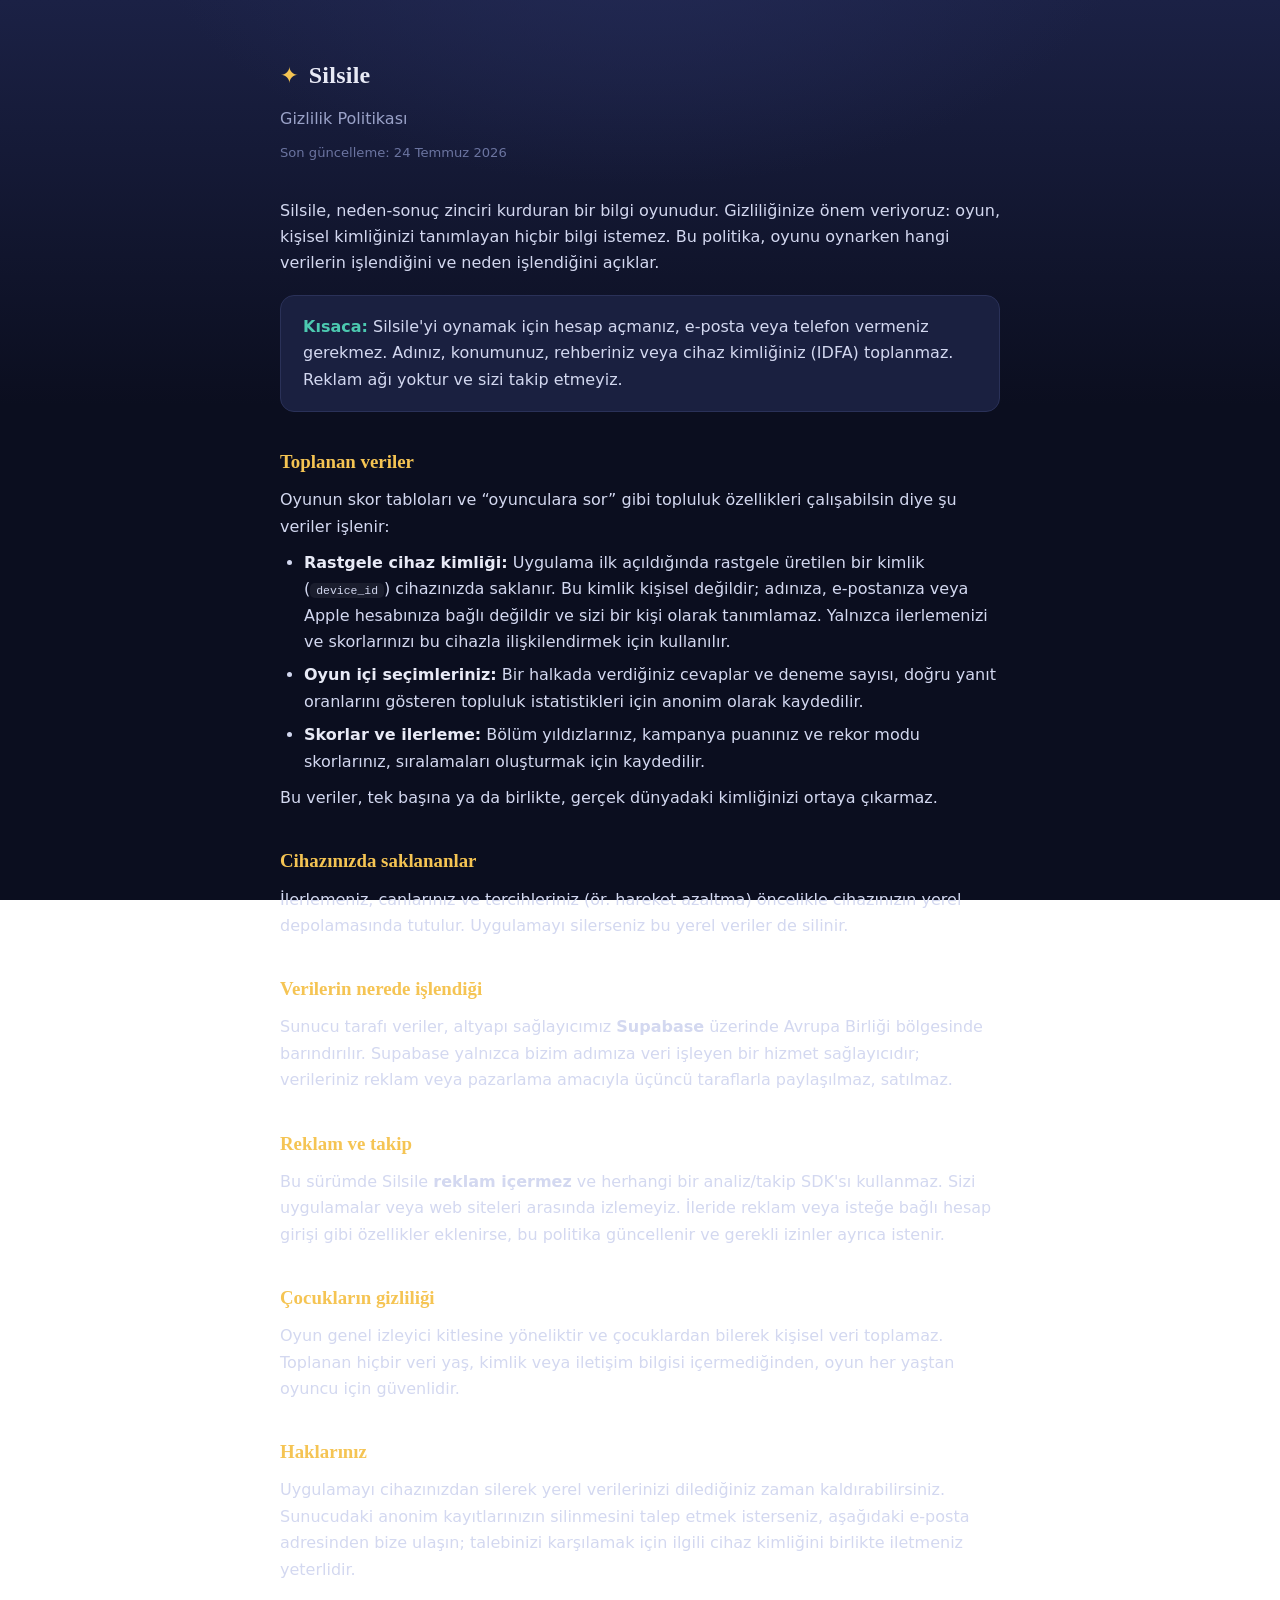
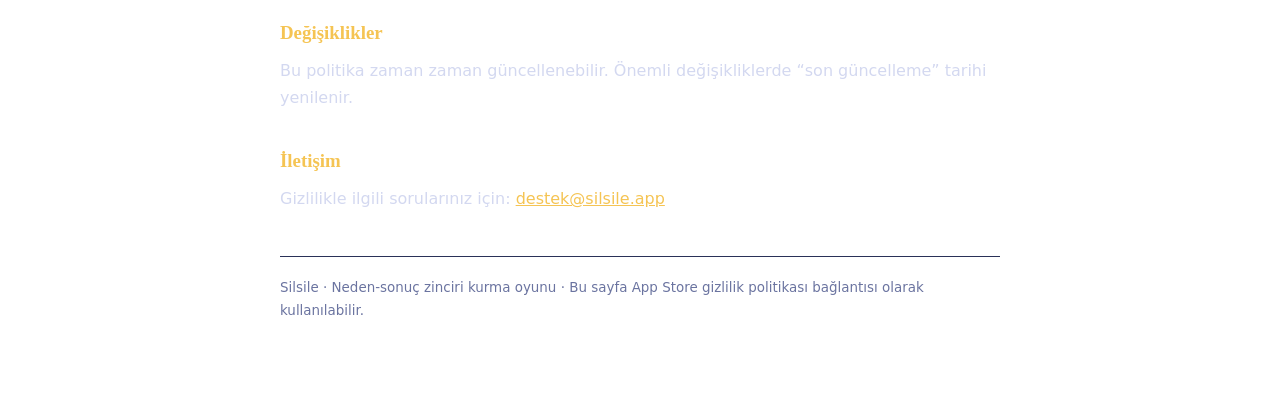
==== index.html @ f110fcde "Silsile privacy policy" ====
<!doctype html>
<html lang="tr">
<head>
<meta charset="utf-8">
<meta name="viewport" content="width=device-width, initial-scale=1">
<title>Silsile — Gizlilik Politikası</title>
<style>
  :root {
    --night-deep: #0b0e1f; --night-top: #1b2145; --surface: #1a2040;
    --line: #2a3158; --text: #e8eaf6; --muted: #9aa2c8; --dim: #6b74a0;
    --star: #f5c453; --ok: #4cc9b0;
    --serif: Georgia, "Times New Roman", serif;
    --sans: system-ui, -apple-system, "Segoe UI", Roboto, sans-serif;
  }
  * { box-sizing: border-box; margin: 0; }
  body {
    color: var(--text); font-family: var(--sans); line-height: 1.65;
    background:
      radial-gradient(900px 500px at 50% -10%, #232a55 0%, transparent 55%),
      linear-gradient(180deg, var(--night-top), var(--night-deep) 45%);
    background-attachment: fixed; min-height: 100vh; padding: 0 20px;
  }
  main { max-width: 720px; margin: 0 auto; padding: 56px 0 90px; }
  .brand { display: flex; align-items: center; gap: 10px; margin-bottom: 8px; }
  .brand .mark { color: var(--star); font-size: 1.4rem; }
  .brand h1 { font-family: var(--serif); font-weight: 700; font-size: 1.5rem; letter-spacing: .01em; }
  .lede { color: var(--muted); font-size: 1rem; margin-bottom: 8px; }
  .updated { color: var(--dim); font-size: .82rem; margin-bottom: 34px; }
  h2 { font-family: var(--serif); font-size: 1.18rem; font-weight: 700; color: var(--star);
       margin: 34px 0 10px; }
  p { margin: 10px 0; color: #d3d8f0; }
  ul { margin: 10px 0 10px 4px; padding-left: 20px; }
  li { margin: 7px 0; color: #d3d8f0; }
  li b { color: var(--text); }
  .card { background: var(--surface); border: 1px solid var(--line); border-radius: 14px;
          padding: 18px 22px; margin: 18px 0; }
  .card p:first-child { margin-top: 0; } .card p:last-child { margin-bottom: 0; }
  strong.good { color: var(--ok); }
  a { color: var(--star); }
  footer { margin-top: 44px; padding-top: 20px; border-top: 1px solid var(--line);
           color: var(--dim); font-size: .84rem; }
  code { background: #ffffff10; padding: 1px 6px; border-radius: 5px; font-size: .88em; }
</style>
</head>
<body>
<main>
  <div class="brand"><span class="mark">✦</span><h1>Silsile</h1></div>
  <p class="lede">Gizlilik Politikası</p>
  <p class="updated">Son güncelleme: 24 Temmuz 2026</p>

  <p>Silsile, neden-sonuç zinciri kurduran bir bilgi oyunudur. Gizliliğinize
     önem veriyoruz: oyun, kişisel kimliğinizi tanımlayan hiçbir bilgi istemez.
     Bu politika, oyunu oynarken hangi verilerin işlendiğini ve neden
     işlendiğini açıklar.</p>

  <div class="card">
    <p><strong class="good">Kısaca:</strong> Silsile'yi oynamak için hesap
       açmanız, e-posta veya telefon vermeniz gerekmez. Adınız, konumunuz,
       rehberiniz veya cihaz kimliğiniz (IDFA) toplanmaz. Reklam ağı yoktur ve
       sizi takip etmeyiz.</p>
  </div>

  <h2>Toplanan veriler</h2>
  <p>Oyunun skor tabloları ve “oyunculara sor” gibi topluluk özellikleri
     çalışabilsin diye şu veriler işlenir:</p>
  <ul>
    <li><b>Rastgele cihaz kimliği:</b> Uygulama ilk açıldığında rastgele
        üretilen bir kimlik (<code>device_id</code>) cihazınızda saklanır. Bu
        kimlik kişisel değildir; adınıza, e-postanıza veya Apple hesabınıza
        bağlı değildir ve sizi bir kişi olarak tanımlamaz. Yalnızca
        ilerlemenizi ve skorlarınızı bu cihazla ilişkilendirmek için kullanılır.</li>
    <li><b>Oyun içi seçimleriniz:</b> Bir halkada verdiğiniz cevaplar ve deneme
        sayısı, doğru yanıt oranlarını gösteren topluluk istatistikleri için
        anonim olarak kaydedilir.</li>
    <li><b>Skorlar ve ilerleme:</b> Bölüm yıldızlarınız, kampanya puanınız ve
        rekor modu skorlarınız, sıralamaları oluşturmak için kaydedilir.</li>
  </ul>
  <p>Bu veriler, tek başına ya da birlikte, gerçek dünyadaki kimliğinizi
     ortaya çıkarmaz.</p>

  <h2>Cihazınızda saklananlar</h2>
  <p>İlerlemeniz, canlarınız ve tercihleriniz (ör. hareket azaltma) öncelikle
     cihazınızın yerel depolamasında tutulur. Uygulamayı silerseniz bu yerel
     veriler de silinir.</p>

  <h2>Verilerin nerede işlendiği</h2>
  <p>Sunucu tarafı veriler, altyapı sağlayıcımız <b>Supabase</b> üzerinde
     Avrupa Birliği bölgesinde barındırılır. Supabase yalnızca bizim adımıza
     veri işleyen bir hizmet sağlayıcıdır; verileriniz reklam veya pazarlama
     amacıyla üçüncü taraflarla paylaşılmaz, satılmaz.</p>

  <h2>Reklam ve takip</h2>
  <p>Bu sürümde Silsile <b>reklam içermez</b> ve herhangi bir analiz/takip
     SDK'sı kullanmaz. Sizi uygulamalar veya web siteleri arasında izlemeyiz.
     İleride reklam veya isteğe bağlı hesap girişi gibi özellikler eklenirse,
     bu politika güncellenir ve gerekli izinler ayrıca istenir.</p>

  <h2>Çocukların gizliliği</h2>
  <p>Oyun genel izleyici kitlesine yöneliktir ve çocuklardan bilerek kişisel
     veri toplamaz. Toplanan hiçbir veri yaş, kimlik veya iletişim bilgisi
     içermediğinden, oyun her yaştan oyuncu için güvenlidir.</p>

  <h2>Haklarınız</h2>
  <p>Uygulamayı cihazınızdan silerek yerel verilerinizi dilediğiniz zaman
     kaldırabilirsiniz. Sunucudaki anonim kayıtlarınızın silinmesini talep
     etmek isterseniz, aşağıdaki e-posta adresinden bize ulaşın; talebinizi
     karşılamak için ilgili cihaz kimliğini birlikte iletmeniz yeterlidir.</p>

  <h2>Değişiklikler</h2>
  <p>Bu politika zaman zaman güncellenebilir. Önemli değişikliklerde “son
     güncelleme” tarihi yenilenir.</p>

  <h2>İletişim</h2>
  <p>Gizlilikle ilgili sorularınız için: <a href="mailto:destek@silsile.app">destek@silsile.app</a></p>

  <footer>
    Silsile · Neden-sonuç zinciri kurma oyunu · Bu sayfa App Store gizlilik
    politikası bağlantısı olarak kullanılabilir.
  </footer>
</main>
</body>
</html>
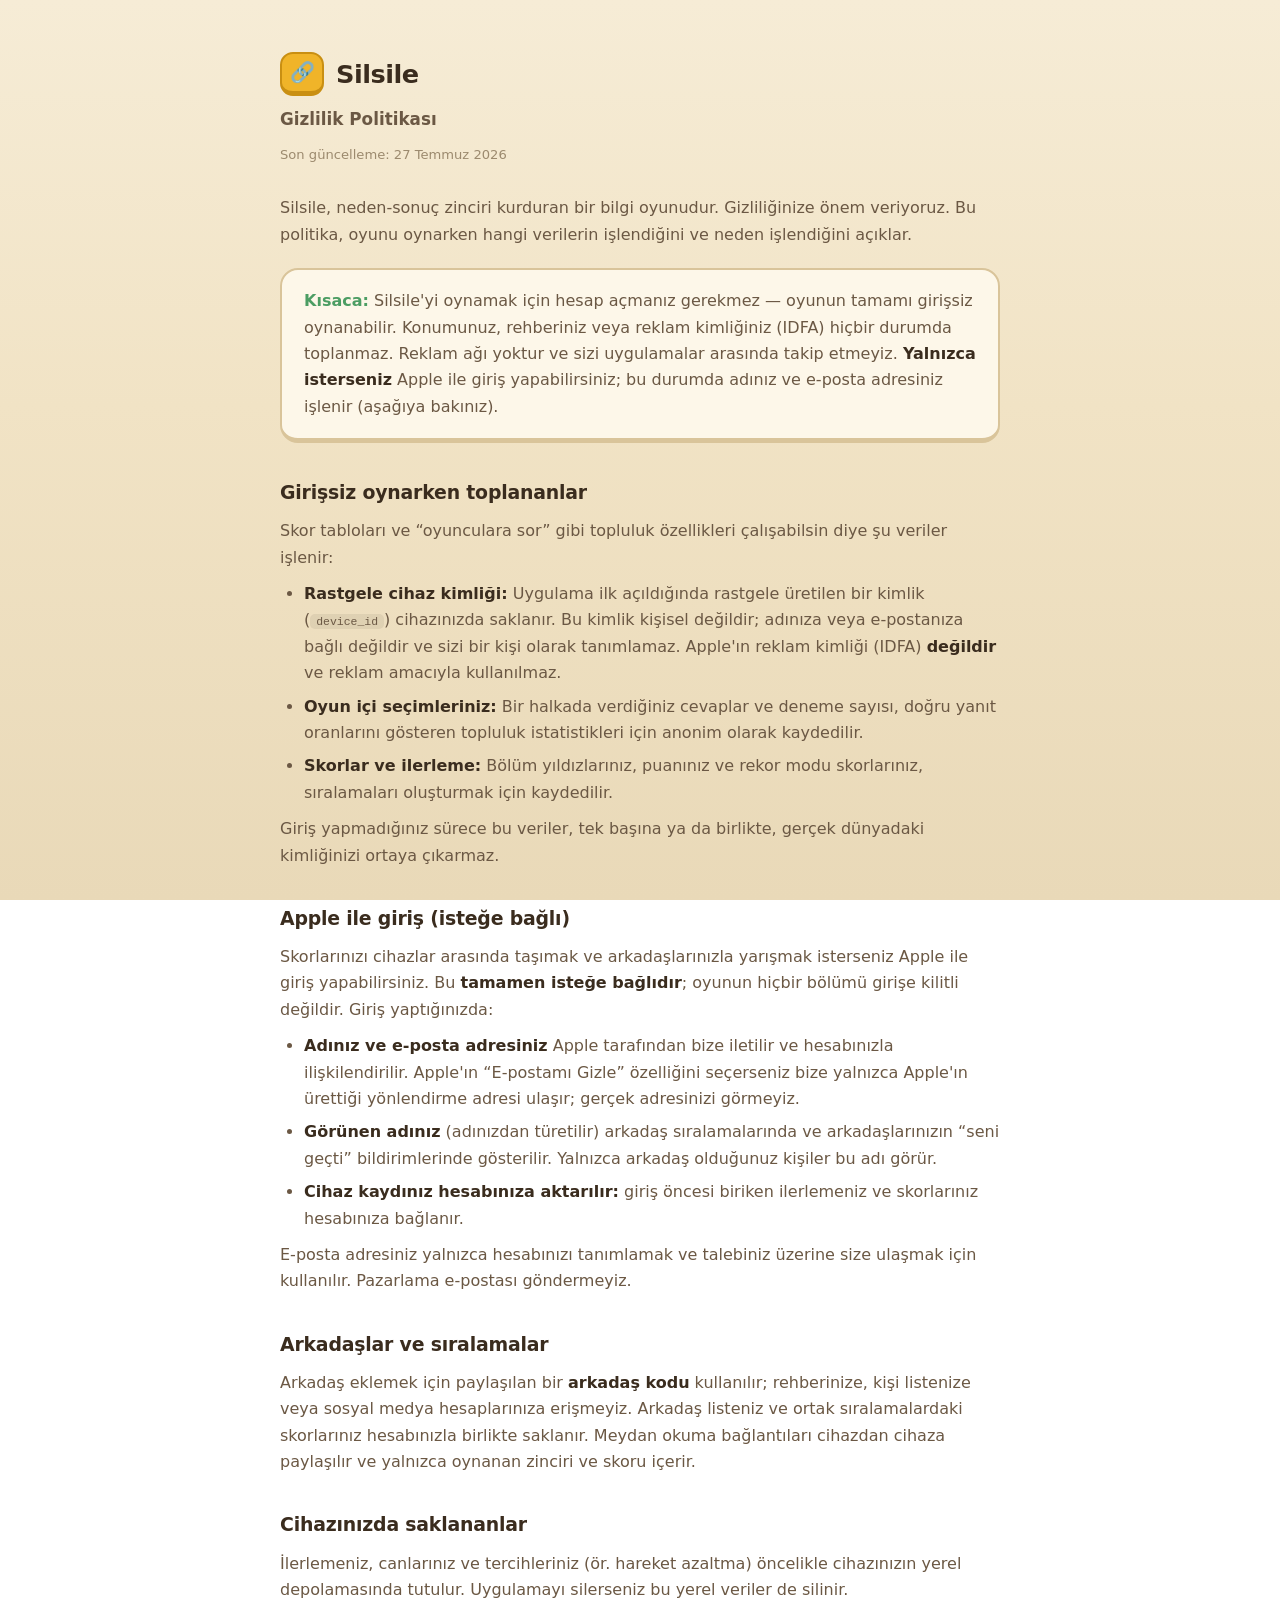
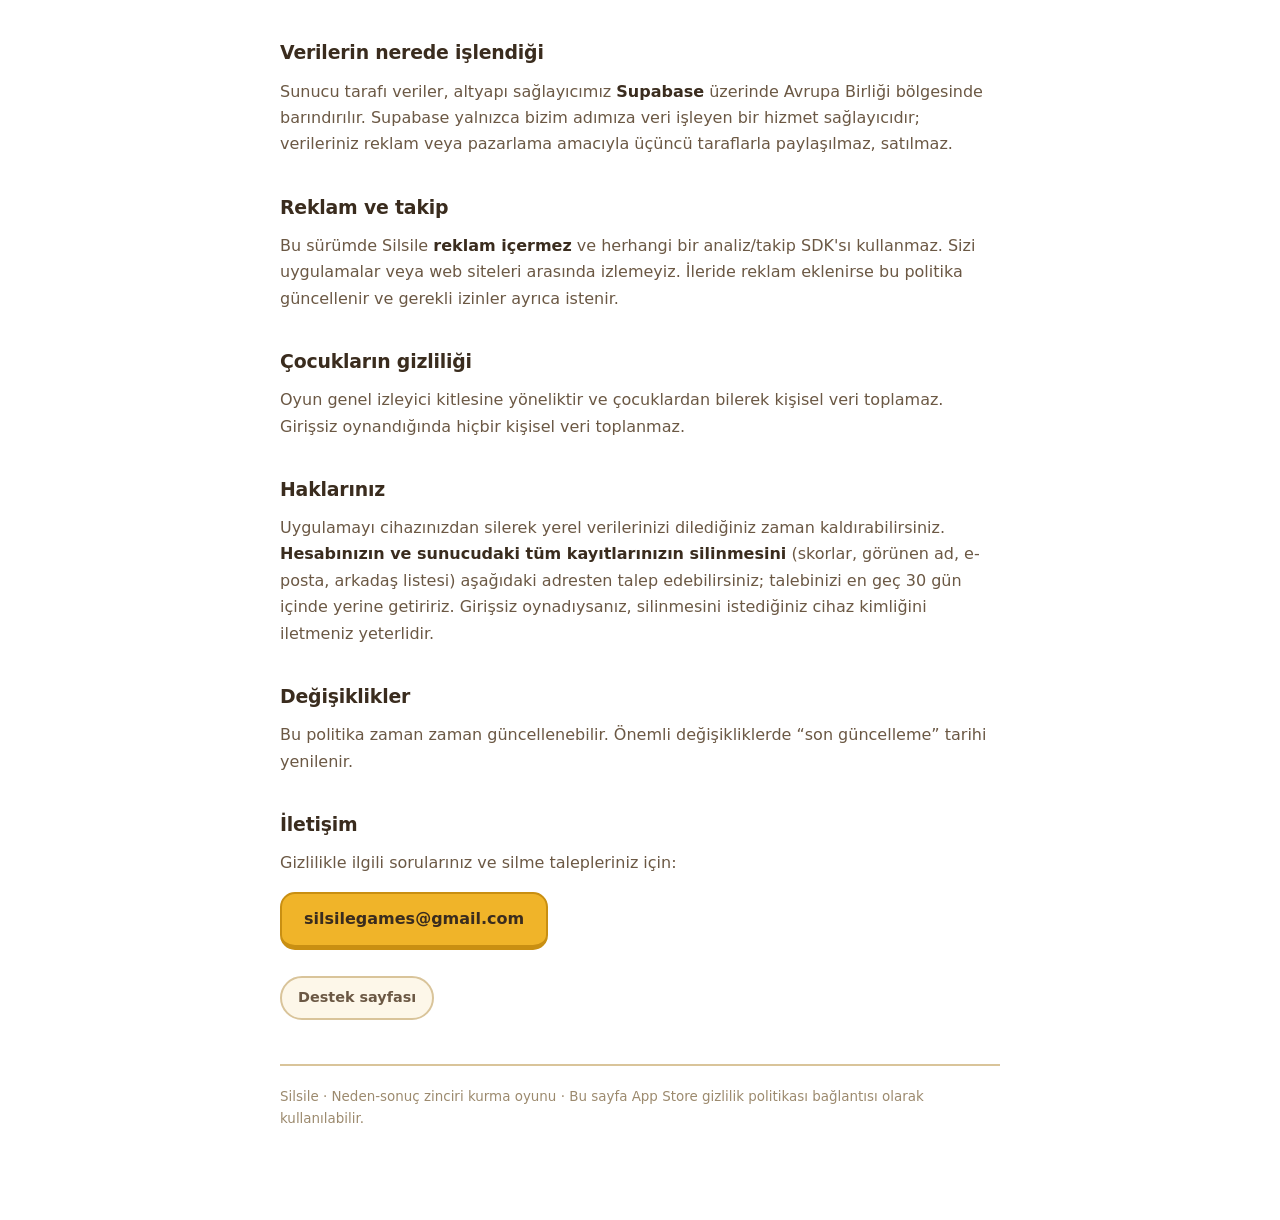
==== commit 4dfe9231: "Gizlilik politikasını Apple girişine göre güncelle + destek sayfası - Politika, Sign in with Apple g" ====
--- a/index.html
+++ b/index.html
@@ -4,79 +4,70 @@
 <meta charset="utf-8">
 <meta name="viewport" content="width=device-width, initial-scale=1">
 <title>Silsile — Gizlilik Politikası</title>
-<style>
-  :root {
-    --night-deep: #0b0e1f; --night-top: #1b2145; --surface: #1a2040;
-    --line: #2a3158; --text: #e8eaf6; --muted: #9aa2c8; --dim: #6b74a0;
-    --star: #f5c453; --ok: #4cc9b0;
-    --serif: Georgia, "Times New Roman", serif;
-    --sans: system-ui, -apple-system, "Segoe UI", Roboto, sans-serif;
-  }
-  * { box-sizing: border-box; margin: 0; }
-  body {
-    color: var(--text); font-family: var(--sans); line-height: 1.65;
-    background:
-      radial-gradient(900px 500px at 50% -10%, #232a55 0%, transparent 55%),
-      linear-gradient(180deg, var(--night-top), var(--night-deep) 45%);
-    background-attachment: fixed; min-height: 100vh; padding: 0 20px;
-  }
-  main { max-width: 720px; margin: 0 auto; padding: 56px 0 90px; }
-  .brand { display: flex; align-items: center; gap: 10px; margin-bottom: 8px; }
-  .brand .mark { color: var(--star); font-size: 1.4rem; }
-  .brand h1 { font-family: var(--serif); font-weight: 700; font-size: 1.5rem; letter-spacing: .01em; }
-  .lede { color: var(--muted); font-size: 1rem; margin-bottom: 8px; }
-  .updated { color: var(--dim); font-size: .82rem; margin-bottom: 34px; }
-  h2 { font-family: var(--serif); font-size: 1.18rem; font-weight: 700; color: var(--star);
-       margin: 34px 0 10px; }
-  p { margin: 10px 0; color: #d3d8f0; }
-  ul { margin: 10px 0 10px 4px; padding-left: 20px; }
-  li { margin: 7px 0; color: #d3d8f0; }
-  li b { color: var(--text); }
-  .card { background: var(--surface); border: 1px solid var(--line); border-radius: 14px;
-          padding: 18px 22px; margin: 18px 0; }
-  .card p:first-child { margin-top: 0; } .card p:last-child { margin-bottom: 0; }
-  strong.good { color: var(--ok); }
-  a { color: var(--star); }
-  footer { margin-top: 44px; padding-top: 20px; border-top: 1px solid var(--line);
-           color: var(--dim); font-size: .84rem; }
-  code { background: #ffffff10; padding: 1px 6px; border-radius: 5px; font-size: .88em; }
-</style>
+<link rel="stylesheet" href="style.css">
 </head>
 <body>
 <main>
-  <div class="brand"><span class="mark">✦</span><h1>Silsile</h1></div>
+  <div class="brand"><span class="mark">🔗</span><h1>Silsile</h1></div>
   <p class="lede">Gizlilik Politikası</p>
-  <p class="updated">Son güncelleme: 24 Temmuz 2026</p>
+  <p class="updated">Son güncelleme: 27 Temmuz 2026</p>
 
   <p>Silsile, neden-sonuç zinciri kurduran bir bilgi oyunudur. Gizliliğinize
-     önem veriyoruz: oyun, kişisel kimliğinizi tanımlayan hiçbir bilgi istemez.
-     Bu politika, oyunu oynarken hangi verilerin işlendiğini ve neden
-     işlendiğini açıklar.</p>
+     önem veriyoruz. Bu politika, oyunu oynarken hangi verilerin işlendiğini ve
+     neden işlendiğini açıklar.</p>
 
   <div class="card">
     <p><strong class="good">Kısaca:</strong> Silsile'yi oynamak için hesap
-       açmanız, e-posta veya telefon vermeniz gerekmez. Adınız, konumunuz,
-       rehberiniz veya cihaz kimliğiniz (IDFA) toplanmaz. Reklam ağı yoktur ve
-       sizi takip etmeyiz.</p>
+       açmanız gerekmez — oyunun tamamı girişsiz oynanabilir. Konumunuz,
+       rehberiniz veya reklam kimliğiniz (IDFA) hiçbir durumda toplanmaz.
+       Reklam ağı yoktur ve sizi uygulamalar arasında takip etmeyiz.
+       <b>Yalnızca isterseniz</b> Apple ile giriş yapabilirsiniz; bu durumda
+       adınız ve e-posta adresiniz işlenir (aşağıya bakınız).</p>
   </div>
 
-  <h2>Toplanan veriler</h2>
-  <p>Oyunun skor tabloları ve “oyunculara sor” gibi topluluk özellikleri
-     çalışabilsin diye şu veriler işlenir:</p>
+  <h2>Girişsiz oynarken toplananlar</h2>
+  <p>Skor tabloları ve “oyunculara sor” gibi topluluk özellikleri çalışabilsin
+     diye şu veriler işlenir:</p>
   <ul>
     <li><b>Rastgele cihaz kimliği:</b> Uygulama ilk açıldığında rastgele
         üretilen bir kimlik (<code>device_id</code>) cihazınızda saklanır. Bu
-        kimlik kişisel değildir; adınıza, e-postanıza veya Apple hesabınıza
-        bağlı değildir ve sizi bir kişi olarak tanımlamaz. Yalnızca
-        ilerlemenizi ve skorlarınızı bu cihazla ilişkilendirmek için kullanılır.</li>
+        kimlik kişisel değildir; adınıza veya e-postanıza bağlı değildir ve
+        sizi bir kişi olarak tanımlamaz. Apple'ın reklam kimliği (IDFA)
+        <b>değildir</b> ve reklam amacıyla kullanılmaz.</li>
     <li><b>Oyun içi seçimleriniz:</b> Bir halkada verdiğiniz cevaplar ve deneme
         sayısı, doğru yanıt oranlarını gösteren topluluk istatistikleri için
         anonim olarak kaydedilir.</li>
-    <li><b>Skorlar ve ilerleme:</b> Bölüm yıldızlarınız, kampanya puanınız ve
-        rekor modu skorlarınız, sıralamaları oluşturmak için kaydedilir.</li>
+    <li><b>Skorlar ve ilerleme:</b> Bölüm yıldızlarınız, puanınız ve rekor modu
+        skorlarınız, sıralamaları oluşturmak için kaydedilir.</li>
   </ul>
-  <p>Bu veriler, tek başına ya da birlikte, gerçek dünyadaki kimliğinizi
-     ortaya çıkarmaz.</p>
+  <p>Giriş yapmadığınız sürece bu veriler, tek başına ya da birlikte, gerçek
+     dünyadaki kimliğinizi ortaya çıkarmaz.</p>
+
+  <h2>Apple ile giriş (isteğe bağlı)</h2>
+  <p>Skorlarınızı cihazlar arasında taşımak ve arkadaşlarınızla yarışmak
+     isterseniz Apple ile giriş yapabilirsiniz. Bu <b>tamamen isteğe
+     bağlıdır</b>; oyunun hiçbir bölümü girişe kilitli değildir. Giriş
+     yaptığınızda:</p>
+  <ul>
+    <li><b>Adınız ve e-posta adresiniz</b> Apple tarafından bize iletilir ve
+        hesabınızla ilişkilendirilir. Apple'ın “E-postamı Gizle” özelliğini
+        seçerseniz bize yalnızca Apple'ın ürettiği yönlendirme adresi ulaşır;
+        gerçek adresinizi görmeyiz.</li>
+    <li><b>Görünen adınız</b> (adınızdan türetilir) arkadaş sıralamalarında ve
+        arkadaşlarınızın “seni geçti” bildirimlerinde gösterilir. Yalnızca
+        arkadaş olduğunuz kişiler bu adı görür.</li>
+    <li><b>Cihaz kaydınız hesabınıza aktarılır:</b> giriş öncesi biriken
+        ilerlemeniz ve skorlarınız hesabınıza bağlanır.</li>
+  </ul>
+  <p>E-posta adresiniz yalnızca hesabınızı tanımlamak ve talebiniz üzerine size
+     ulaşmak için kullanılır. Pazarlama e-postası göndermeyiz.</p>
+
+  <h2>Arkadaşlar ve sıralamalar</h2>
+  <p>Arkadaş eklemek için paylaşılan bir <b>arkadaş kodu</b> kullanılır;
+     rehberinize, kişi listenize veya sosyal medya hesaplarınıza erişmeyiz.
+     Arkadaş listeniz ve ortak sıralamalardaki skorlarınız hesabınızla birlikte
+     saklanır. Meydan okuma bağlantıları cihazdan cihaza paylaşılır ve yalnızca
+     oynanan zinciri ve skoru içerir.</p>
 
   <h2>Cihazınızda saklananlar</h2>
   <p>İlerlemeniz, canlarınız ve tercihleriniz (ör. hareket azaltma) öncelikle
@@ -92,26 +83,32 @@
   <h2>Reklam ve takip</h2>
   <p>Bu sürümde Silsile <b>reklam içermez</b> ve herhangi bir analiz/takip
      SDK'sı kullanmaz. Sizi uygulamalar veya web siteleri arasında izlemeyiz.
-     İleride reklam veya isteğe bağlı hesap girişi gibi özellikler eklenirse,
-     bu politika güncellenir ve gerekli izinler ayrıca istenir.</p>
+     İleride reklam eklenirse bu politika güncellenir ve gerekli izinler
+     ayrıca istenir.</p>
 
   <h2>Çocukların gizliliği</h2>
   <p>Oyun genel izleyici kitlesine yöneliktir ve çocuklardan bilerek kişisel
-     veri toplamaz. Toplanan hiçbir veri yaş, kimlik veya iletişim bilgisi
-     içermediğinden, oyun her yaştan oyuncu için güvenlidir.</p>
+     veri toplamaz. Girişsiz oynandığında hiçbir kişisel veri toplanmaz.</p>
 
   <h2>Haklarınız</h2>
   <p>Uygulamayı cihazınızdan silerek yerel verilerinizi dilediğiniz zaman
-     kaldırabilirsiniz. Sunucudaki anonim kayıtlarınızın silinmesini talep
-     etmek isterseniz, aşağıdaki e-posta adresinden bize ulaşın; talebinizi
-     karşılamak için ilgili cihaz kimliğini birlikte iletmeniz yeterlidir.</p>
+     kaldırabilirsiniz. <b>Hesabınızın ve sunucudaki tüm kayıtlarınızın
+     silinmesini</b> (skorlar, görünen ad, e-posta, arkadaş listesi) aşağıdaki
+     adresten talep edebilirsiniz; talebinizi en geç 30 gün içinde yerine
+     getiririz. Girişsiz oynadıysanız, silinmesini istediğiniz cihaz kimliğini
+     iletmeniz yeterlidir.</p>
 
   <h2>Değişiklikler</h2>
   <p>Bu politika zaman zaman güncellenebilir. Önemli değişikliklerde “son
      güncelleme” tarihi yenilenir.</p>
 
   <h2>İletişim</h2>
-  <p>Gizlilikle ilgili sorularınız için: <a href="mailto:destek@silsile.app">destek@silsile.app</a></p>
+  <p>Gizlilikle ilgili sorularınız ve silme talepleriniz için:</p>
+  <p><a class="mailto" href="mailto:silsilegames@gmail.com">silsilegames@gmail.com</a></p>
+
+  <div class="nav">
+    <a href="destek.html">Destek sayfası</a>
+  </div>
 
   <footer>
     Silsile · Neden-sonuç zinciri kurma oyunu · Bu sayfa App Store gizlilik
--- a/style.css
+++ b/style.css
@@ -0,0 +1,63 @@
+/* Silsile web sayfaları — uygulamanın "sıcak kağıt" kimliği (2026-07 redesign). */
+:root {
+  --paper-top: #f6ecd6; --paper: #f1e3c5; --paper-deep: #e8d6b0;
+  --card: #fdf7e9; --card-edge: #d9c49a;
+  --ink: #3a2c1e; --ink-soft: #6b5844; --ink-muted: #9c8a6e;
+  --star: #f0b429; --star-edge: #c98f12; --good: #4c9d63;
+  --sans: ui-rounded, "SF Pro Rounded", system-ui, -apple-system, "Segoe UI", Roboto, sans-serif;
+}
+* { box-sizing: border-box; margin: 0; }
+body {
+  color: var(--ink); font-family: var(--sans); line-height: 1.65;
+  background: linear-gradient(180deg, var(--paper-top), var(--paper) 45%, #e9d9b8 100%);
+  background-attachment: fixed; min-height: 100vh; padding: 0 20px;
+  -webkit-font-smoothing: antialiased;
+}
+main { max-width: 720px; margin: 0 auto; padding: 52px 0 90px; }
+
+.brand { display: flex; align-items: center; gap: 12px; margin-bottom: 6px; }
+.brand .mark {
+  display: grid; place-items: center; width: 44px; height: 44px; flex: none;
+  border-radius: 13px; background: var(--star); border: 2px solid var(--star-edge);
+  border-bottom-width: 5px; font-size: 1.25rem;
+}
+.brand h1 { font-size: 1.6rem; font-weight: 800; letter-spacing: -0.02em; }
+.lede { color: var(--ink-soft); font-size: 1.05rem; font-weight: 700; }
+.updated { color: var(--ink-muted); font-size: .82rem; margin-bottom: 30px; }
+
+h2 { font-size: 1.18rem; font-weight: 800; color: var(--ink);
+     letter-spacing: -0.01em; margin: 34px 0 10px; }
+p { margin: 10px 0; color: var(--ink-soft); }
+ul { margin: 10px 0 10px 4px; padding-left: 20px; }
+li { margin: 7px 0; color: var(--ink-soft); }
+li b, p b { color: var(--ink); font-weight: 700; }
+
+.card {
+  background: var(--card); border: 2px solid var(--card-edge); border-bottom-width: 5px;
+  border-radius: 18px; padding: 18px 22px; margin: 20px 0;
+}
+.card p:first-child { margin-top: 0; } .card p:last-child { margin-bottom: 0; }
+strong.good { color: var(--good); font-weight: 800; }
+
+a { color: var(--star-edge); font-weight: 700; }
+a:hover { color: var(--ink); }
+
+.mailto {
+  display: inline-block; margin-top: 6px; padding: 12px 22px; border-radius: 15px;
+  background: var(--star); border: 2px solid var(--star-edge); border-bottom-width: 5px;
+  color: var(--ink); font-weight: 800; text-decoration: none;
+}
+.mailto:hover { color: var(--ink); filter: brightness(1.05); }
+
+.nav { display: flex; gap: 10px; flex-wrap: wrap; margin: 26px 0 0; }
+.nav a {
+  padding: 8px 16px; border-radius: 999px; background: var(--card);
+  border: 2px solid var(--card-edge); color: var(--ink-soft); text-decoration: none;
+  font-size: .9rem;
+}
+
+footer {
+  margin-top: 44px; padding-top: 20px; border-top: 2px solid var(--card-edge);
+  color: var(--ink-muted); font-size: .84rem;
+}
+code { background: #3a2c1e14; padding: 1px 6px; border-radius: 5px; font-size: .88em; }
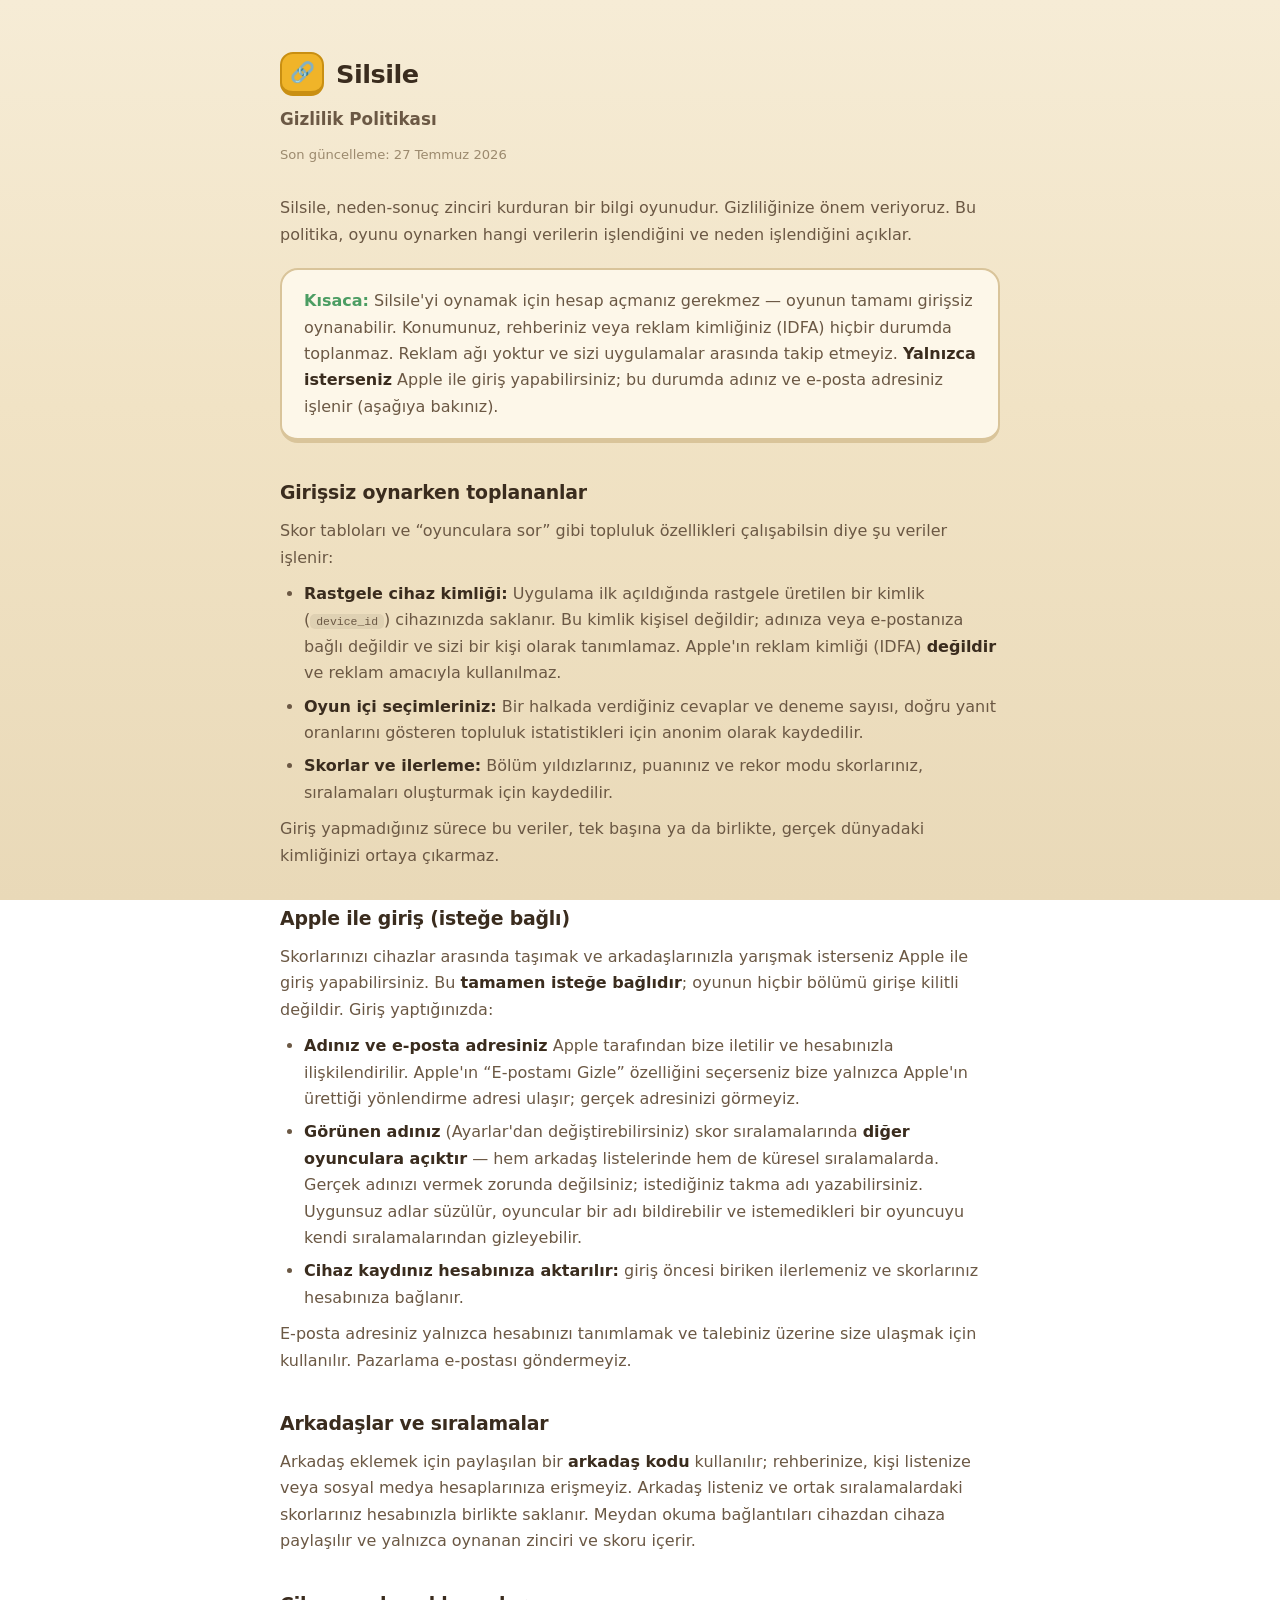
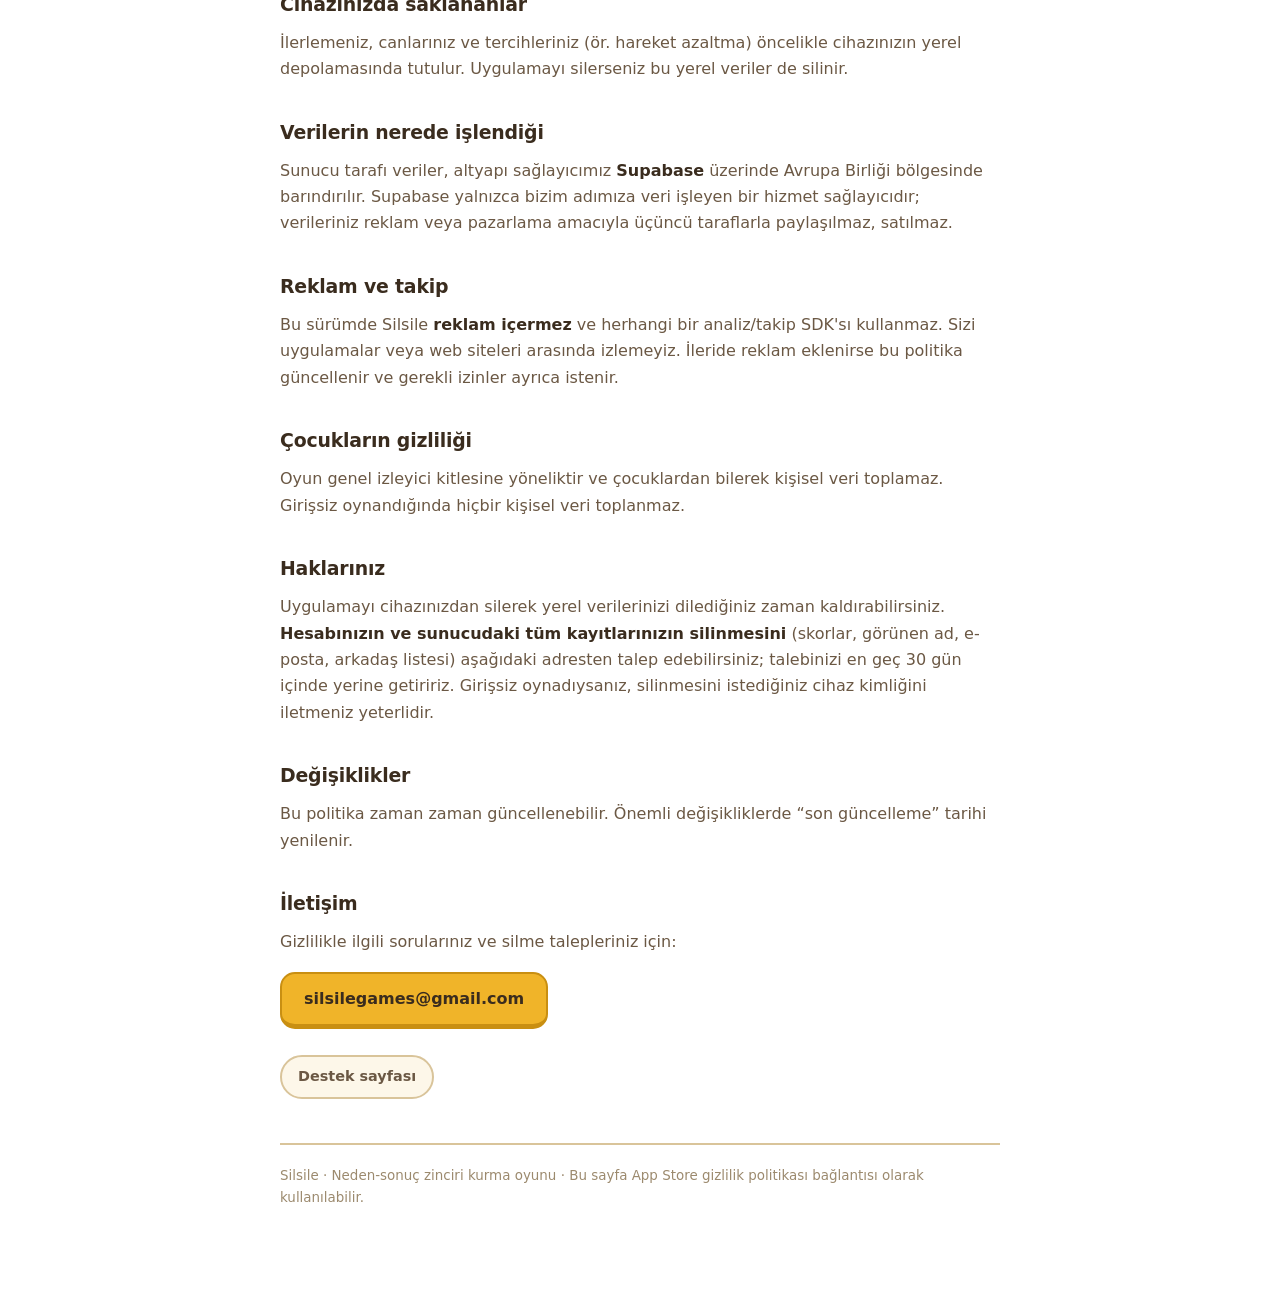
==== commit 0948ff93: "Görünen adın küresel sıralamalarda da göründüğünü açıkça yaz Metin adın yalnızca arkadaşlara göründü" ====
--- a/index.html
+++ b/index.html
@@ -53,9 +53,12 @@
         hesabınızla ilişkilendirilir. Apple'ın “E-postamı Gizle” özelliğini
         seçerseniz bize yalnızca Apple'ın ürettiği yönlendirme adresi ulaşır;
         gerçek adresinizi görmeyiz.</li>
-    <li><b>Görünen adınız</b> (adınızdan türetilir) arkadaş sıralamalarında ve
-        arkadaşlarınızın “seni geçti” bildirimlerinde gösterilir. Yalnızca
-        arkadaş olduğunuz kişiler bu adı görür.</li>
+    <li><b>Görünen adınız</b> (Ayarlar'dan değiştirebilirsiniz) skor
+        sıralamalarında <b>diğer oyunculara açıktır</b> — hem arkadaş
+        listelerinde hem de küresel sıralamalarda. Gerçek adınızı vermek
+        zorunda değilsiniz; istediğiniz takma adı yazabilirsiniz. Uygunsuz
+        adlar süzülür, oyuncular bir adı bildirebilir ve istemedikleri bir
+        oyuncuyu kendi sıralamalarından gizleyebilir.</li>
     <li><b>Cihaz kaydınız hesabınıza aktarılır:</b> giriş öncesi biriken
         ilerlemeniz ve skorlarınız hesabınıza bağlanır.</li>
   </ul>
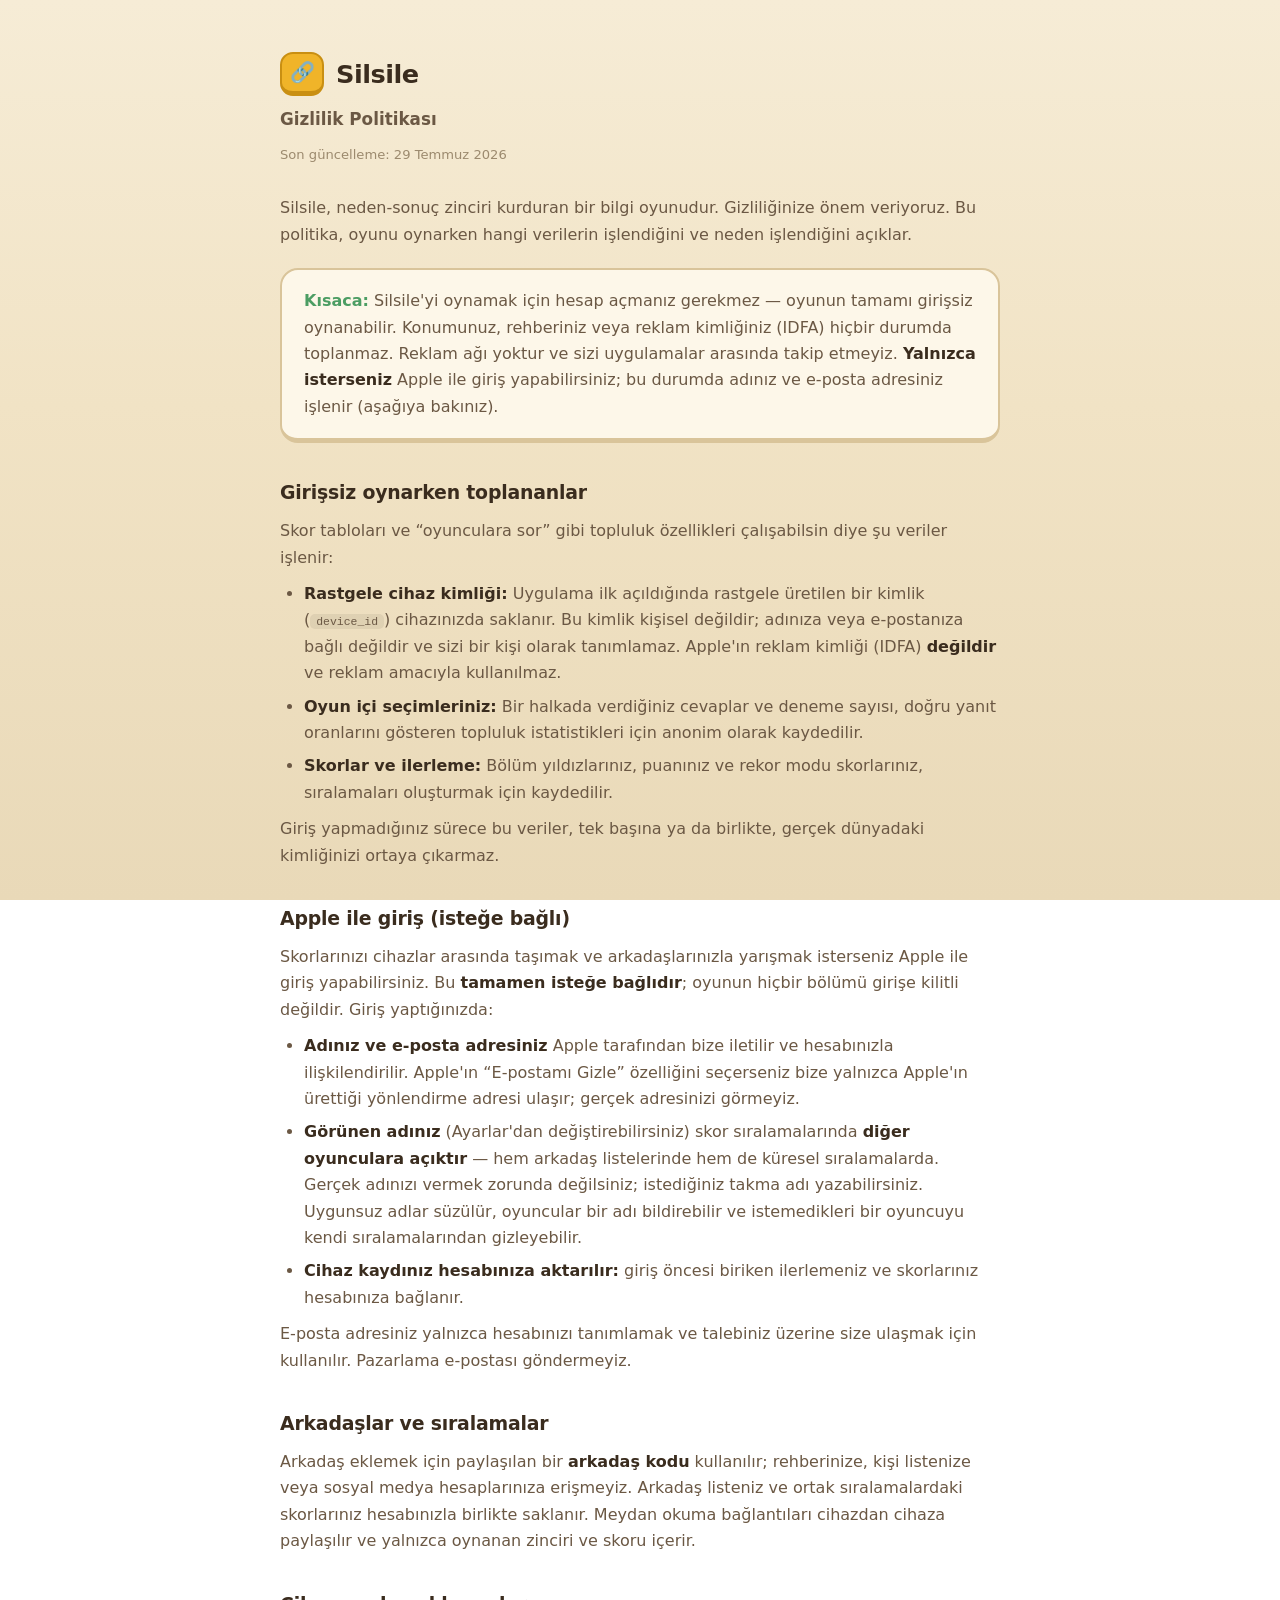
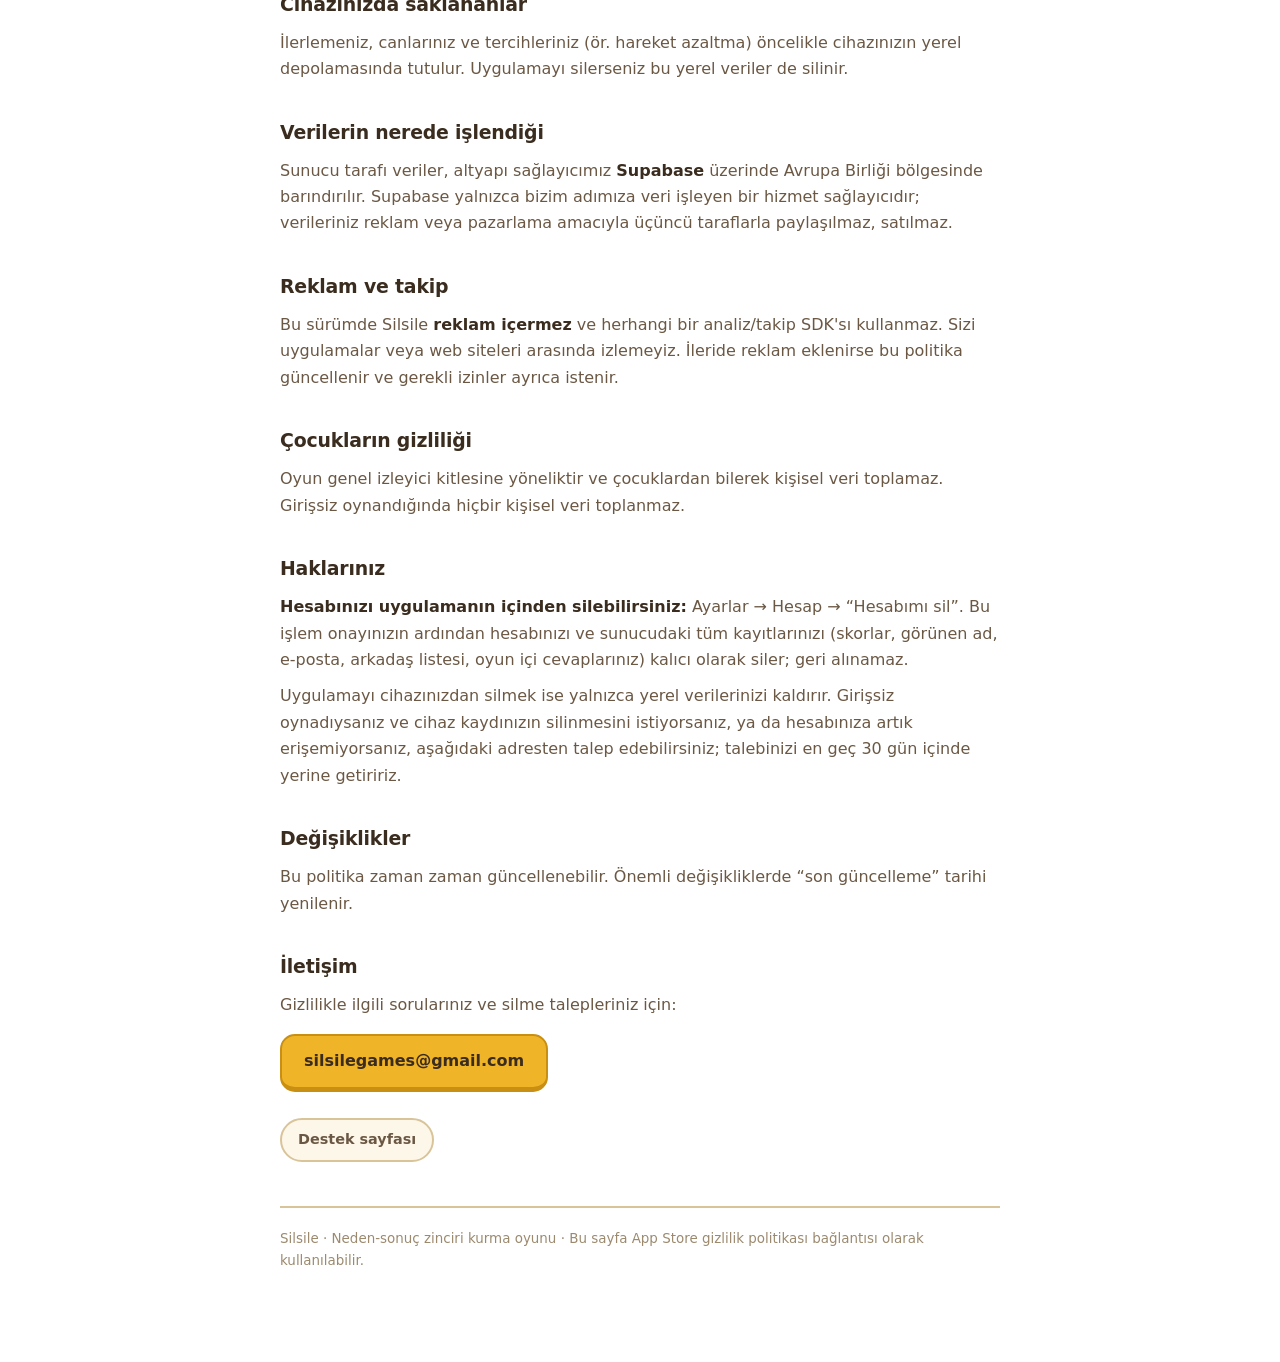
==== commit 7f93ae18: "Uygulama içi hesap silmeyi gizlilik ve destek sayfalarına yaz" ====
--- a/index.html
+++ b/index.html
@@ -10,7 +10,7 @@
 <main>
   <div class="brand"><span class="mark">🔗</span><h1>Silsile</h1></div>
   <p class="lede">Gizlilik Politikası</p>
-  <p class="updated">Son güncelleme: 27 Temmuz 2026</p>
+  <p class="updated">Son güncelleme: 29 Temmuz 2026</p>
 
   <p>Silsile, neden-sonuç zinciri kurduran bir bilgi oyunudur. Gizliliğinize
      önem veriyoruz. Bu politika, oyunu oynarken hangi verilerin işlendiğini ve
@@ -94,12 +94,14 @@
      veri toplamaz. Girişsiz oynandığında hiçbir kişisel veri toplanmaz.</p>
 
   <h2>Haklarınız</h2>
-  <p>Uygulamayı cihazınızdan silerek yerel verilerinizi dilediğiniz zaman
-     kaldırabilirsiniz. <b>Hesabınızın ve sunucudaki tüm kayıtlarınızın
-     silinmesini</b> (skorlar, görünen ad, e-posta, arkadaş listesi) aşağıdaki
-     adresten talep edebilirsiniz; talebinizi en geç 30 gün içinde yerine
-     getiririz. Girişsiz oynadıysanız, silinmesini istediğiniz cihaz kimliğini
-     iletmeniz yeterlidir.</p>
+  <p><b>Hesabınızı uygulamanın içinden silebilirsiniz:</b> Ayarlar → Hesap →
+     “Hesabımı sil”. Bu işlem onayınızın ardından hesabınızı ve sunucudaki tüm
+     kayıtlarınızı (skorlar, görünen ad, e-posta, arkadaş listesi, oyun içi
+     cevaplarınız) kalıcı olarak siler; geri alınamaz.</p>
+  <p>Uygulamayı cihazınızdan silmek ise yalnızca yerel verilerinizi kaldırır.
+     Girişsiz oynadıysanız ve cihaz kaydınızın silinmesini istiyorsanız, ya da
+     hesabınıza artık erişemiyorsanız, aşağıdaki adresten talep
+     edebilirsiniz; talebinizi en geç 30 gün içinde yerine getiririz.</p>
 
   <h2>Değişiklikler</h2>
   <p>Bu politika zaman zaman güncellenebilir. Önemli değişikliklerde “son
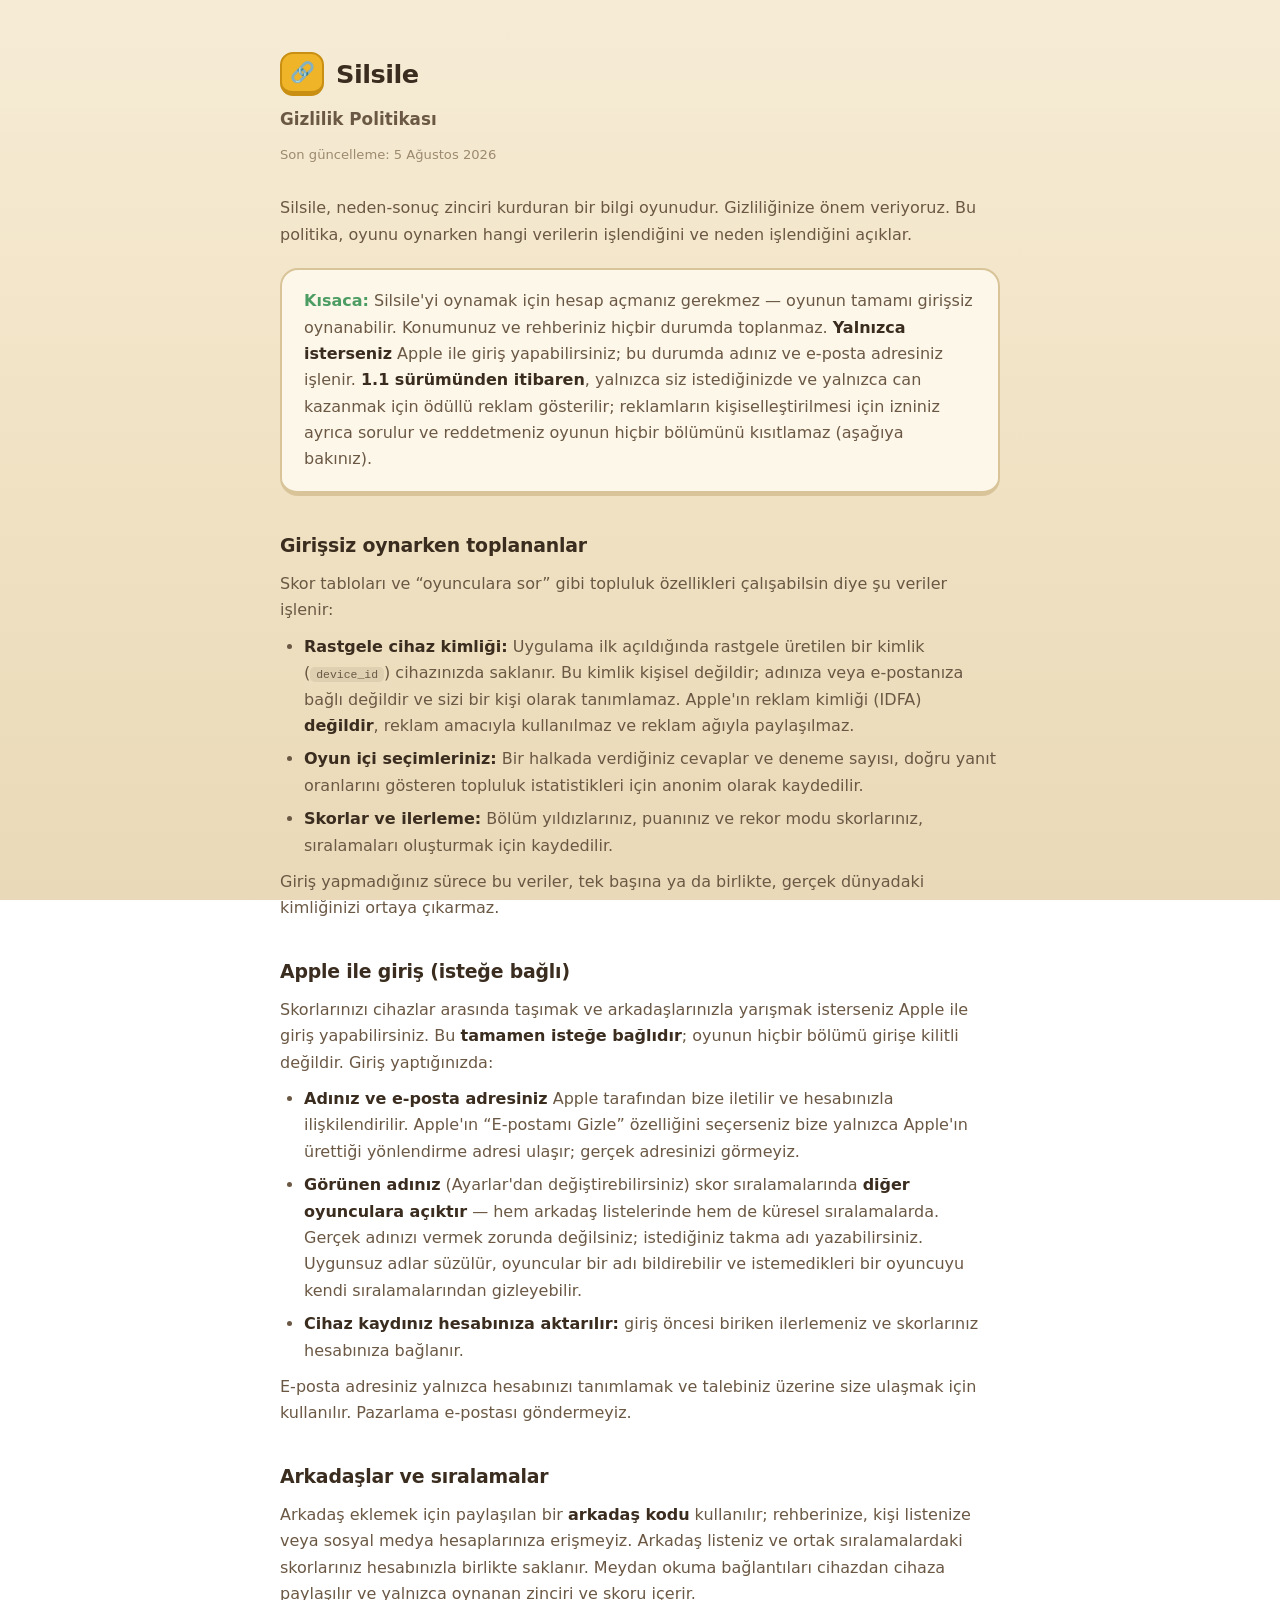
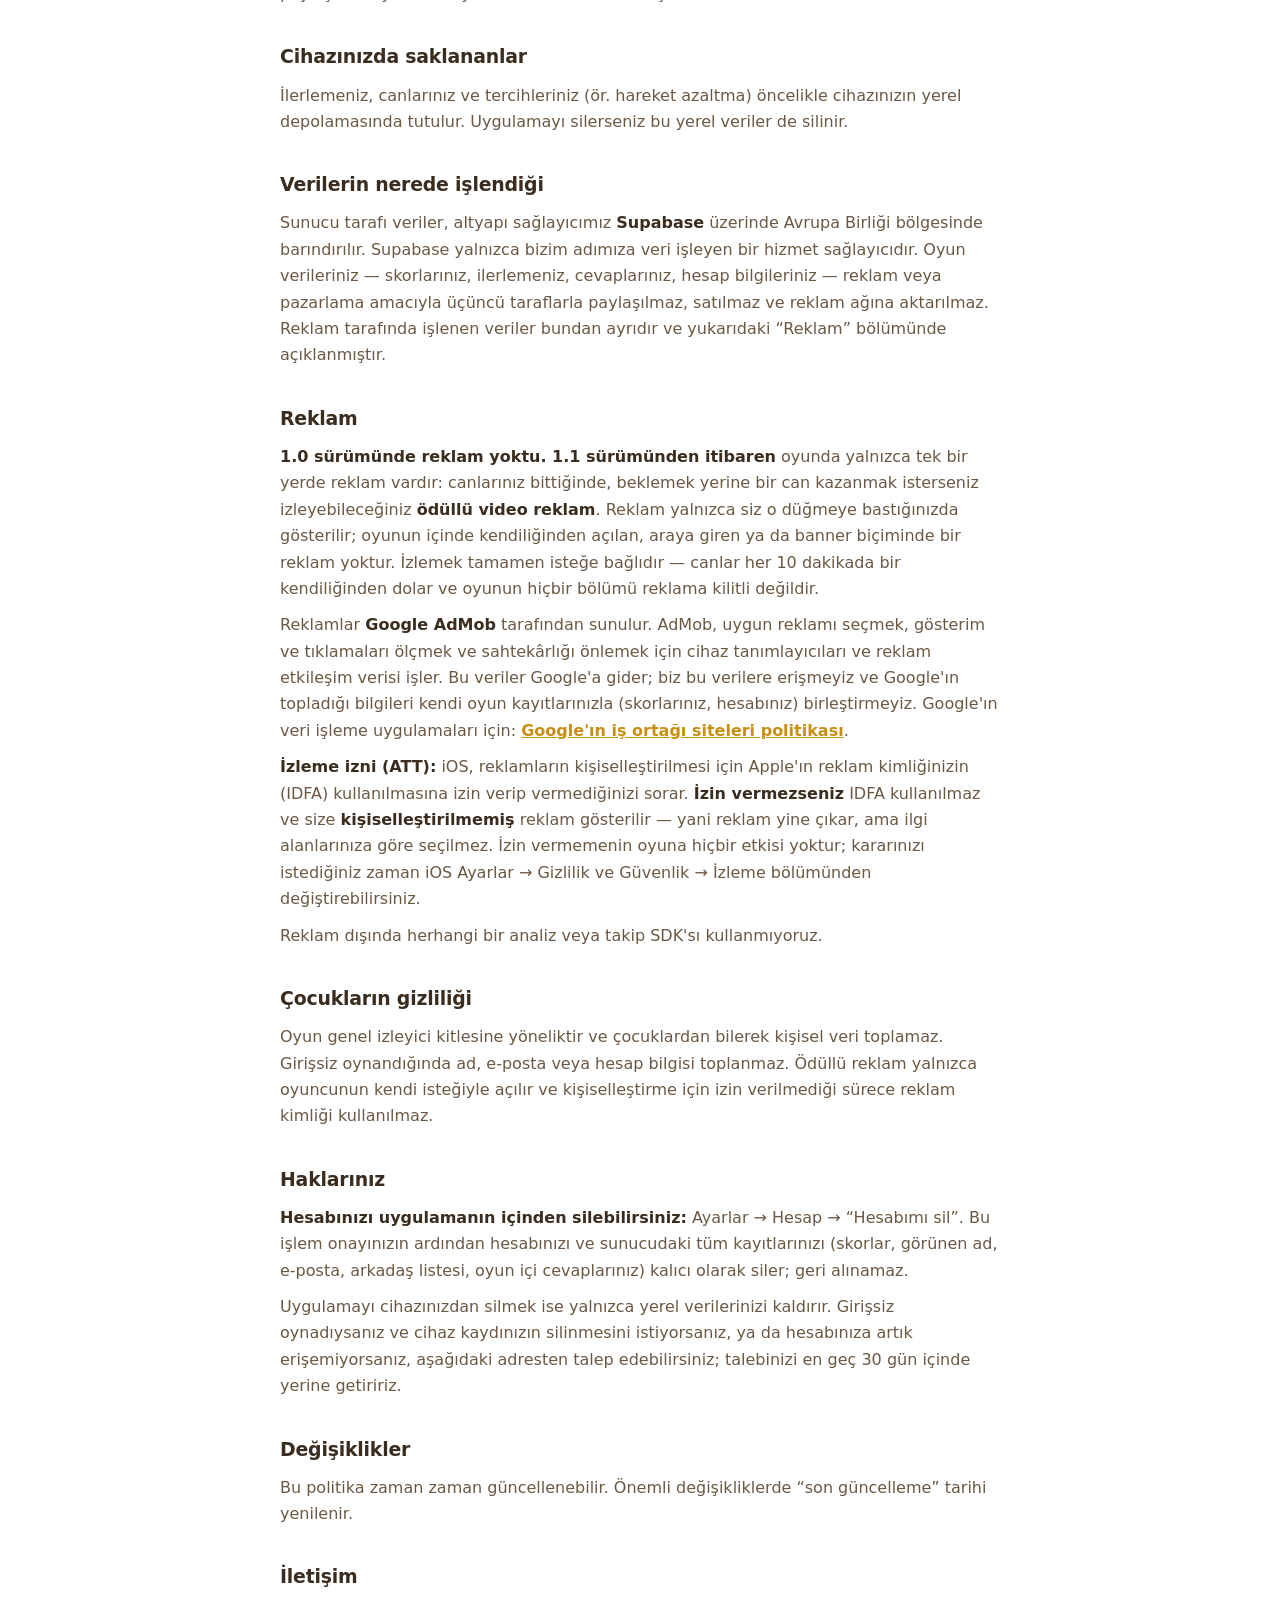
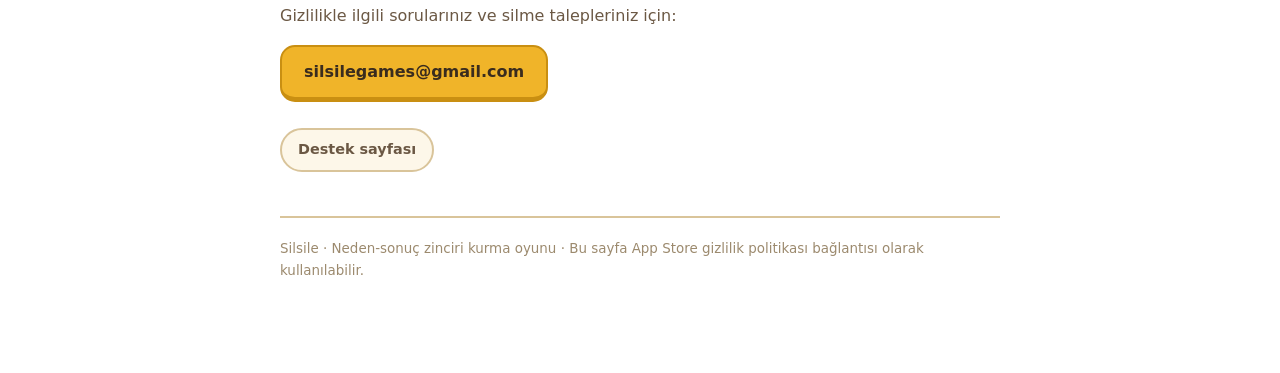
==== commit 6ce12121: "1.1 reklam metinleri — 1.1 yayına girince main'e alınacak" ====
--- a/index.html
+++ b/index.html
@@ -10,7 +10,7 @@
 <main>
   <div class="brand"><span class="mark">🔗</span><h1>Silsile</h1></div>
   <p class="lede">Gizlilik Politikası</p>
-  <p class="updated">Son güncelleme: 29 Temmuz 2026</p>
+  <p class="updated">Son güncelleme: 5 Ağustos 2026</p>
 
   <p>Silsile, neden-sonuç zinciri kurduran bir bilgi oyunudur. Gizliliğinize
      önem veriyoruz. Bu politika, oyunu oynarken hangi verilerin işlendiğini ve
@@ -18,11 +18,13 @@
 
   <div class="card">
     <p><strong class="good">Kısaca:</strong> Silsile'yi oynamak için hesap
-       açmanız gerekmez — oyunun tamamı girişsiz oynanabilir. Konumunuz,
-       rehberiniz veya reklam kimliğiniz (IDFA) hiçbir durumda toplanmaz.
-       Reklam ağı yoktur ve sizi uygulamalar arasında takip etmeyiz.
+       açmanız gerekmez — oyunun tamamı girişsiz oynanabilir. Konumunuz ve
+       rehberiniz hiçbir durumda toplanmaz.
        <b>Yalnızca isterseniz</b> Apple ile giriş yapabilirsiniz; bu durumda
-       adınız ve e-posta adresiniz işlenir (aşağıya bakınız).</p>
+       adınız ve e-posta adresiniz işlenir. <b>1.1 sürümünden itibaren</b>,
+       yalnızca siz istediğinizde ve yalnızca can kazanmak için ödüllü reklam
+       gösterilir; reklamların kişiselleştirilmesi için izniniz ayrıca sorulur
+       ve reddetmeniz oyunun hiçbir bölümünü kısıtlamaz (aşağıya bakınız).</p>
   </div>
 
   <h2>Girişsiz oynarken toplananlar</h2>
@@ -33,7 +35,8 @@
         üretilen bir kimlik (<code>device_id</code>) cihazınızda saklanır. Bu
         kimlik kişisel değildir; adınıza veya e-postanıza bağlı değildir ve
         sizi bir kişi olarak tanımlamaz. Apple'ın reklam kimliği (IDFA)
-        <b>değildir</b> ve reklam amacıyla kullanılmaz.</li>
+        <b>değildir</b>, reklam amacıyla kullanılmaz ve reklam ağıyla
+        paylaşılmaz.</li>
     <li><b>Oyun içi seçimleriniz:</b> Bir halkada verdiğiniz cevaplar ve deneme
         sayısı, doğru yanıt oranlarını gösteren topluluk istatistikleri için
         anonim olarak kaydedilir.</li>
@@ -80,18 +83,42 @@
   <h2>Verilerin nerede işlendiği</h2>
   <p>Sunucu tarafı veriler, altyapı sağlayıcımız <b>Supabase</b> üzerinde
      Avrupa Birliği bölgesinde barındırılır. Supabase yalnızca bizim adımıza
-     veri işleyen bir hizmet sağlayıcıdır; verileriniz reklam veya pazarlama
-     amacıyla üçüncü taraflarla paylaşılmaz, satılmaz.</p>
+     veri işleyen bir hizmet sağlayıcıdır. Oyun verileriniz — skorlarınız,
+     ilerlemeniz, cevaplarınız, hesap bilgileriniz — reklam veya pazarlama
+     amacıyla üçüncü taraflarla paylaşılmaz, satılmaz ve reklam ağına
+     aktarılmaz. Reklam tarafında işlenen veriler bundan ayrıdır ve yukarıdaki
+     “Reklam” bölümünde açıklanmıştır.</p>
 
-  <h2>Reklam ve takip</h2>
-  <p>Bu sürümde Silsile <b>reklam içermez</b> ve herhangi bir analiz/takip
-     SDK'sı kullanmaz. Sizi uygulamalar veya web siteleri arasında izlemeyiz.
-     İleride reklam eklenirse bu politika güncellenir ve gerekli izinler
-     ayrıca istenir.</p>
+  <h2>Reklam</h2>
+  <p><b>1.0 sürümünde reklam yoktu. 1.1 sürümünden itibaren</b> oyunda yalnızca
+     tek bir yerde reklam vardır: canlarınız bittiğinde, beklemek yerine bir can
+     kazanmak isterseniz izleyebileceğiniz <b>ödüllü video reklam</b>. Reklam
+     yalnızca siz o düğmeye bastığınızda gösterilir; oyunun içinde kendiliğinden
+     açılan, araya giren ya da banner biçiminde bir reklam yoktur. İzlemek
+     tamamen isteğe bağlıdır — canlar her 10 dakikada bir kendiliğinden dolar ve
+     oyunun hiçbir bölümü reklama kilitli değildir.</p>
+  <p>Reklamlar <b>Google AdMob</b> tarafından sunulur. AdMob, uygun reklamı
+     seçmek, gösterim ve tıklamaları ölçmek ve sahtekârlığı önlemek için cihaz
+     tanımlayıcıları ve reklam etkileşim verisi işler. Bu veriler Google'a
+     gider; biz bu verilere erişmeyiz ve Google'ın topladığı bilgileri kendi
+     oyun kayıtlarınızla (skorlarınız, hesabınız) birleştirmeyiz. Google'ın veri
+     işleme uygulamaları için:
+     <a href="https://policies.google.com/technologies/partner-sites">Google'ın
+     iş ortağı siteleri politikası</a>.</p>
+  <p><b>İzleme izni (ATT):</b> iOS, reklamların kişiselleştirilmesi için
+     Apple'ın reklam kimliğinizin (IDFA) kullanılmasına izin verip vermediğinizi
+     sorar. <b>İzin vermezseniz</b> IDFA kullanılmaz ve size
+     <b>kişiselleştirilmemiş</b> reklam gösterilir — yani reklam yine çıkar, ama
+     ilgi alanlarınıza göre seçilmez. İzin vermemenin oyuna hiçbir etkisi yoktur;
+     kararınızı istediğiniz zaman iOS Ayarlar → Gizlilik ve Güvenlik → İzleme
+     bölümünden değiştirebilirsiniz.</p>
+  <p>Reklam dışında herhangi bir analiz veya takip SDK'sı kullanmıyoruz.</p>
 
   <h2>Çocukların gizliliği</h2>
   <p>Oyun genel izleyici kitlesine yöneliktir ve çocuklardan bilerek kişisel
-     veri toplamaz. Girişsiz oynandığında hiçbir kişisel veri toplanmaz.</p>
+     veri toplamaz. Girişsiz oynandığında ad, e-posta veya hesap bilgisi
+     toplanmaz. Ödüllü reklam yalnızca oyuncunun kendi isteğiyle açılır ve
+     kişiselleştirme için izin verilmediği sürece reklam kimliği kullanılmaz.</p>
 
   <h2>Haklarınız</h2>
   <p><b>Hesabınızı uygulamanın içinden silebilirsiniz:</b> Ayarlar → Hesap →
